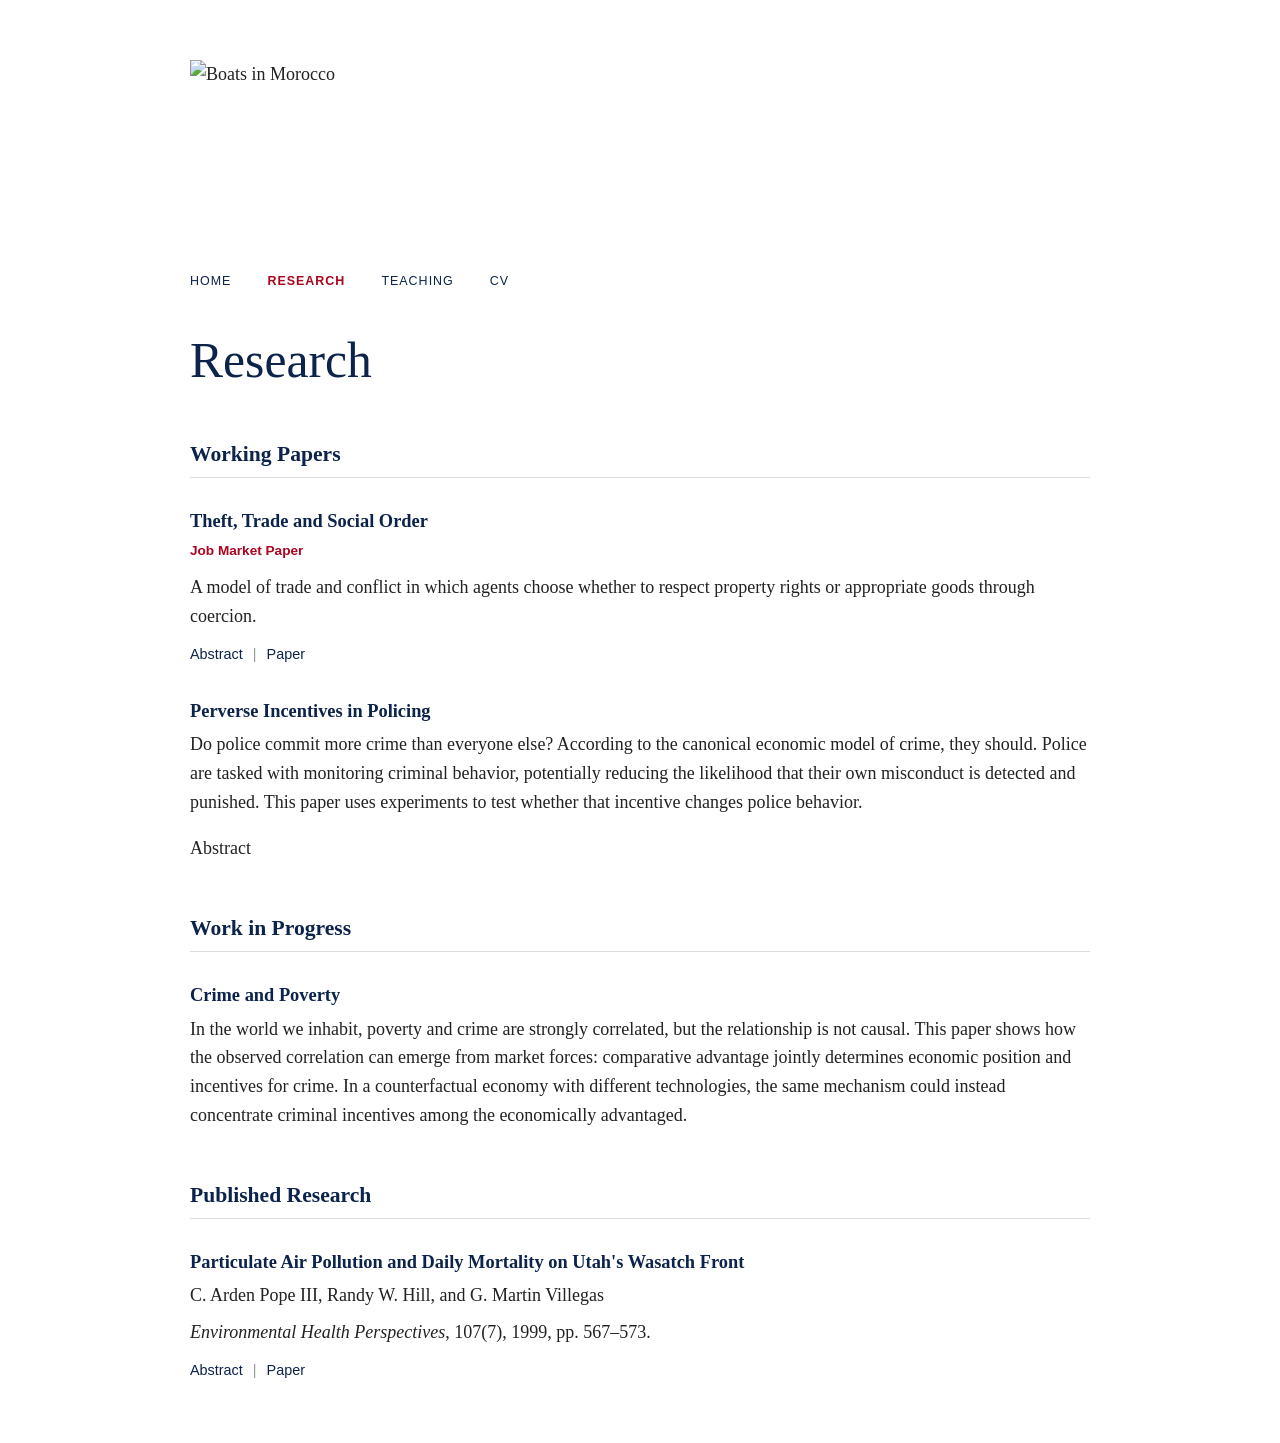
==== research.html @ 4c30276f "Update research.html" ====
<!DOCTYPE html>
<html>
<head>
  <meta charset="UTF-8">
  <meta name="viewport" content="width=device-width, initial-scale=1.0">
  <title>Research | Randy Hill</title>
  <!-- Google tag (gtag.js) -->
<script async src="https://www.googletagmanager.com/gtag/js?id=G-KZ2Q915B37"></script>
<script>
  window.dataLayer = window.dataLayer || [];
  function gtag(){dataLayer.push(arguments);}
  gtag('js', new Date());

  gtag('config', 'G-KZ2Q915B37');
</script>
  <link rel="stylesheet" href="style.css">
</head>

<body>

<div class="hero-image">
  <img src="boats_morocco.jpg"
       alt="Boats in Morocco"
       class="interior-photo">
</div>
  
  <nav class="site-nav">
    <a href="index.html">Home</a>
   <a href="research.html" class="active">Research</a>
    <a href="teaching.html">Teaching</a>
    <a href="cv.pdf">CV</a>
  </nav>

<main class="home">
  <h1>Research</h1>

  <h2>Working Papers</h2>

  <h3>Theft, Trade and Social Order</h3>

<p class="paper-status">Job Market Paper</p>

<p class="paper-description">
  A model of trade and conflict in which agents choose whether to respect
  property rights or appropriate goods through coercion.
</p>

<details class="abstract-details">
  <summary>
    <span class="summary-trigger">Abstract</span>
    <span class="divider">|</span>
    <a href="Theft_Trade_Social_Order.pdf" class="paper-pdf-link" target="_blank">Paper</a>
  </summary>
  <p>
    In the absence of institutions that protect property rights, what conditions allow trade to emerge among self-interested individuals capable of violence? This paper studies a production economy in which individuals can trade peacefully or appropriate goods through conflict. Because conflict, not autarky, is the outside option to trade, peaceful exchange must compete with an alternative that is not equally unattractive to everyone: theft rewards whoever prevails. Trade emerges only when the distribution of economic goods happens to match the distribution of coercive power, and decentralized economic activity provides no mechanism ensuring that alignment.
    <br><br>
    Organizing into groups could raise returns to specialization in production or coercion, but any division of a group's winnings is itself contested: a member participates only if the group offers more than what she could take by fighting alone. Because coercive power determines each player's claim on cooperative gains, every player has an incentive to expand her own power at the group's expense, undermining the organization specialization would otherwise reward.
    <br><br>
    A transfer schedule that compensates each player according to her coercive power can, in principle, make peaceful exchange as rewarding as theft. But the existence of such a schedule establishes only the feasibility, not the implementation, of peace: absent an institution to enforce it, each player has an incentive to alter her own coercive power to improve her post-transfer position, unraveling the transfer for the same reason organization unravels. Sustained peace, this paper argues, requires an enforcement mechanism independent of the coercive power it must restrain — a condition decentralized exchange among self-interested individuals cannot supply on its own.
  </p>
</details>


  <h3>Perverse Incentives in Policing</h3>

<p class="paper-description">
  Do police commit more crime than everyone else? According to the canonical economic model of crime, they should. Police are tasked with monitoring criminal behavior, potentially reducing the likelihood that their own misconduct is detected and punished. This paper uses experiments to test whether that incentive changes police behavior.
</p>

<p class="paper-links">
  <details>
    <summary>Abstract</summary>
    <p>
      Law enforcement and other members of a community that monitor compliance with laws and regulations in a society may face perverse incentives to commit the very crimes that they are supposed to investigate and punish. This paper proposes a series of experiments to test whether those incentives drive behavior among police in America. The experimental results allow us to identify whether police and other monitors require additional monitoring in excess of other members of the community
    </p>
  </details>
</p>

<h2>Work in Progress</h2>

<h3>Crime and Poverty</h3>

<p class="paper-description">
  In the world we inhabit, poverty and crime are strongly correlated, but the relationship is not causal. This paper shows how the observed correlation can emerge from market forces: comparative advantage jointly determines economic position and incentives for crime. In a counterfactual economy with different technologies, the same mechanism could instead concentrate criminal incentives among the economically advantaged.
</p>



 <h2>Published Research</h2>

<h3>Particulate Air Pollution and Daily Mortality on Utah's Wasatch Front</h3>

<p class="publication-authors">
  C. Arden Pope III, Randy W. Hill, and G. Martin Villegas
</p>

<p class="publication-citation">
  <em>Environmental Health Perspectives</em>, 107(7), 1999, pp. 567–573.
</p>
<details class="abstract-details">
  <summary>
    <span class="summary-trigger">Abstract</span>
    <span class="divider">|</span>
    <a href="https://pmc.ncbi.nlm.nih.gov/articles/PMC1566678/" class="paper-pdf-link" target="_blank">Paper</a>
  </summary>
  <p>
    <em>Reviews of daily time-series mortality studies from many cities throughout the world suggest that daily mortality counts are associated with short-term changes in particulate matter (PM) air pollution. One U.S. city, however, with conspicuously weak PM-mortality associations was Salt Lake City, Utah; however, relatively robust PM-mortality associations have been observed in a neighboring metropolitan area (Provo/Orem, Utah). The present study explored this apparent discrepancy by collecting, comparing, and analyzing mortality, pollution, and weather data for all three metropolitan areas on Utah's Wasatch Front region of the Wasatch Mountain Range (Ogden, Salt Lake City, and Provo/Orem) for approximately 10 years (1985-1995). Generalized additive Poisson regression models were used to estimate PM-mortality associations while controlling for seasonality, temperature, humidity, and barometric pressure. Salt Lake City experienced substantially more episodes of high PM that were dominated by windblown dust. When the data were screened to exclude obvious windblown dust episodes and when PM data from multiple monitors were used to construct an estimate of mean exposure for the area, comparable PM-mortality effects were estimated. After screening and by using constructed mean PM [less than/equal to] 10 microm in aerodynamic diameter (PM10) data, the estimated percent change in mortality associated with a 10-mg/m3 increase in PM10 (and 95% confidence intervals) for the three Wasatch Front metropolitan areas equaled approximately 1. 6% (0.3-2.9), 0.8% (0.3-1.3), and 1.0% (0.2-1.8) for the Ogden, Salt Lake City, and Provo/Orem areas, respectively. We conclude that stagnant air pollution episodes with higher concentrations of primary and secondary combustion-source particles were more associated with elevated mortality than windblown dust episodes with relatively higher concentrations of coarse crustal-derived particles.</em>
  </p>
</details>
  
</main>
</body>
</html>
---- style.css ----
/* =========================================================
   Randy Hill — Academic Website
   ========================================================= */


/* ---------- Site foundation ---------- */
html {
  overflow-y: scroll;
}

body {
  max-width: 900px;
  margin: 60px auto;
  padding: 0 30px;

  font-family: Georgia, "Times New Roman", serif;
  font-size: 18px;
  line-height: 1.6;

  color: #222;
  background: #fff;
}

p {
  margin-top: 0;
}


/* ---------- Navigation ---------- */

.site-nav {
  display: flex;
  gap: 36px;

  margin: 0 0 2.5rem 0;
  padding: 0.75rem 0 0 0;

  font-family: Arial, Helvetica, sans-serif;
  font-size: 0.78rem;
  letter-spacing: 0.08em;
  text-transform: uppercase;
}

.site-nav a {
  color: #0C234B;
  text-decoration: none;
}

.site-nav a:hover,
.site-nav a:focus {
  color: #AB0520;
}

.site-nav a.active {
  color: #AB0520;
  font-weight: bold;
}


/* ---------- Homepage ---------- */

.hero-image {
  width: 100%;
  overflow: hidden;
}

.home-photo,
.interior-photo {
  display: block;
  width: 100%;
  height: 200px;
  object-fit: cover;
}

.home-photo {
  object-position: center 50%;
}

.interior-photo {
  object-position: center 60%;
}

.home {
  max-width: 900px;
}

.intro-text {
  max-width: 690px;
}

.intro-text h1 {
  margin: 0 0 0.7rem 0;

  font-weight: normal;
  line-height: 1.1;
}

.affiliation {
  margin: 0 0 1.5rem 0;

  font-size: 1rem;
  line-height: 1.5;
}

.fields { 
  margin: 0 0 0.35rem 0; 
  color: #0C234B; 
  font-size: 1rem; 
  line-height: 1.5; 
  letter-spacing: 0.02em; 
} 
 
.research-interests { 
  margin: 0 0 1.25rem 0;
  font-size: 0.95rem; 
}

.research-intro {
  max-width: 620px;
  margin: 0;
  padding-left: 1rem;

  border-left: 3px solid #AB0520;

  font-size: 1.15rem;
  line-height: 1.7;
}



/* ---------- Site-wide typography ---------- */

h1,
h2,
h3 {
  font-family: Georgia, "Times New Roman", serif;
  color: #0C234B;
}

h1 {
  margin-top: 0;
  margin-bottom: 1.5rem;

  font-size: 3.1rem;
  font-weight: normal;
  line-height: 1.15;
}

h2 {
  margin-top: 3rem;
  margin-bottom: 1.2rem;
  padding-bottom: 0.35rem;

  font-size: 1.35rem;
  border-bottom: 1px solid #ddd;
}

h3 {
  margin-top: 1.8rem;
  margin-bottom: 0.25rem;

  font-size: 1.15rem;
}


/* ---------- Research and publication content ---------- */

.paper-status {
  margin-bottom: 0.7rem;

  color: #AB0520;
  font-family: Arial, Helvetica, sans-serif;
  font-size: 0.85rem;
  font-weight: bold;
}

.paper-description,
.publication-authors,
.publication-citation {
  margin-bottom: 0.5rem;
}

details {
  margin-top: 0.5rem;
}

/* ---------- Research and publication content ---------- */

.paper-status {
  margin-bottom: 0.7rem;

  color: #AB0520;
  font-family: Arial, Helvetica, sans-serif;
  font-size: 0.85rem;
  font-weight: bold;
}

.paper-description,
.publication-authors,
.publication-citation {
  margin-bottom: 0.5rem;
}

.abstract-details {
  margin-top: 0.5rem;
  margin-bottom: 1.5rem;
}

/* Turns the summary into a inline alignment row */
.abstract-details summary {
  display: inline-flex;
  align-items: center;

  font-family: Arial, Helvetica, sans-serif;
  font-size: 0.9rem;
  cursor: default; /* Keeps the pointer clean across the row block */
}

/* Custom list-style arrow configuration (removes default behavior issues) */
.abstract-details summary::-webkit-details-marker {
  color: #0C234B;
  margin-right: 4px;
  cursor: pointer;
}
.abstract-details summary {
  list-style-type: disclosure-closed;
}
.abstract-details[open] summary {
  list-style-type: disclosure-open;
}

/* Independent hover configurations for the Abstract label */
.abstract-details summary .summary-trigger {
  color: #0C234B;
  cursor: pointer;
}

.abstract-details summary .summary-trigger:hover {
  color: #AB0520;
}

/* Structural grey layout divider pipe symbol styling */
.abstract-details summary .divider {
  color: #999;
  margin: 0 10px;
  user-select: none;
}

/* Independent PDF Link element typography styling - matches your main nav rules */
.abstract-details summary .paper-pdf-link {
  color: #0C234B;
  text-decoration: none;
  cursor: pointer;
}

/* Applies your precise academic crimson brand accent color on link hovering */
.abstract-details summary .paper-pdf-link:hover,
.abstract-details summary .paper-pdf-link:focus {
  color: #AB0520;
}

/* Cleans up internal indent paragraph layout readability under open drawers */
.abstract-details p {
  margin-top: 0.6rem;
  font-size: 0.95rem;
  color: #333;
}

/* Hard reset to strip out the browser's native disclosure arrows everywhere */
.abstract-details summary::-webkit-details-marker,
summary::-webkit-details-marker {
  display: none !important;
}

.abstract-details summary,
summary {
  list-style: none !important;
  list-style-type: none !important;
}

/* ---------- Teaching content ---------- */

.course-meta {
  margin-top: 0;
  margin-bottom: 0.4rem;

  color: #555;
  font-size: 0.95rem;
}

.teaching-role {
  color: #AB0520;
  font-family: Arial, Helvetica, sans-serif;
  font-size: 0.9rem;
  font-weight: bold;
}

.course-links {
  margin-top: 0.4rem;
  margin-bottom: 1.5rem;

  font-family: Arial, Helvetica, sans-serif;
  font-size: 0.85rem;
}

.course-links a {
  color: #0C234B;
  text-decoration: none;
}

.course-links a:hover,
.course-links a:focus {
  color: #AB0520;
}

.ta-course {
  margin: 0 0 0.55rem 0;
  line-height: 1.5;
}

/* ---------- Mobile layout ---------- */

@media (max-width: 700px) {

  body {
    margin: 30px auto;
    padding: 0 22px;
  }

  .home-photo,
.interior-photo {
  height: 170px;
}

  .site-nav {
    gap: 18px;
    margin-bottom: 2.5rem;
    font-size: 0.7rem;
  }

  h1 {
  font-size: 2.5rem;
}
}
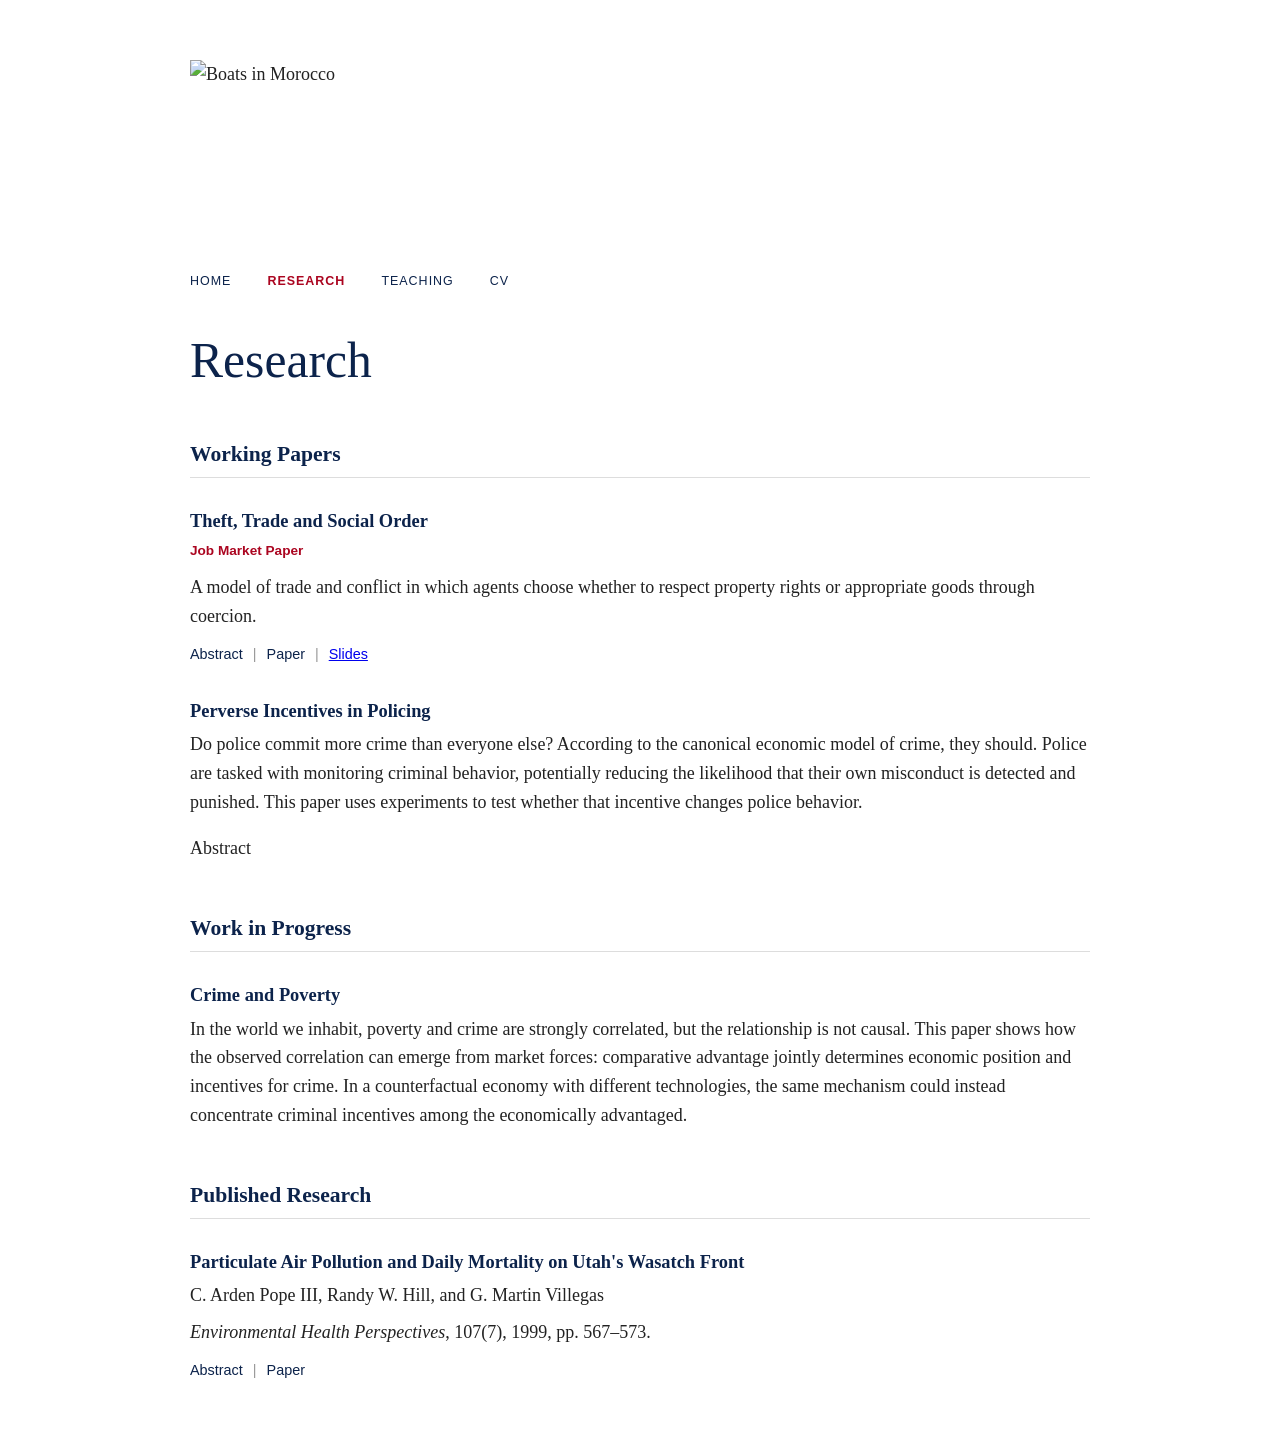
==== commit 901eba46: "Update research.html" ====
--- a/research.html
+++ b/research.html
@@ -45,19 +45,40 @@
   property rights or appropriate goods through coercion.
 </p>
 
-<details class="abstract-details">
-  <summary>
-    <span class="summary-trigger">Abstract</span>
-    <span class="divider">|</span>
-    <a href="Theft_Trade_Social_Order.pdf" class="paper-pdf-link" target="_blank">Paper</a>
-  </summary>
+<details class="abstract-details" data-paper="Theft, Trade and Social Order">
+<summary>
+  <span class="summary-trigger">Abstract</span>
+  <span class="divider">|</span>
+  <a href="Theft_Trade_Social_Order.pdf"
+     class="paper-pdf-link"
+     target="_blank">Paper</a>
+  <span class="divider">|</span>
+  <a href="Theft_Trade_Slides.pdf"
+     class="slides-pdf-link"
+     target="_blank">Slides</a>
+</summary>
+   <p>
+  What happens in a world without institutions that protect property rights?
+  Hobbes predicted a war of all against all in which the incentive to produce
+  withers. I model a production economy without external protection of property
+  as a class of games in which individuals can trade or seize others’ output
+  by force. Familiar behaviors that govern a market emerge, even when the
+  market is absent. In every subgame perfect equilibrium, individuals allocate
+  productive labor as if jointly optimizing, equalize the return to labor
+  across all goods, and gain nothing from isolation. The threat of theft extends
+  the law of one price beyond markets: an implicit price of power is common
+  to markets, conflicts, and isolated players.
+  </p>
+
   <p>
-    In the absence of institutions that protect property rights, what conditions allow trade to emerge among self-interested individuals capable of violence? This paper studies a production economy in which individuals can trade peacefully or appropriate goods through conflict. Because conflict, not autarky, is the outside option to trade, peaceful exchange must compete with an alternative that is not equally unattractive to everyone: theft rewards whoever prevails. Trade emerges only when the distribution of economic goods happens to match the distribution of coercive power, and decentralized economic activity provides no mechanism ensuring that alignment.
-    <br><br>
-    Organizing into groups could raise returns to specialization in production or coercion, but any division of a group's winnings is itself contested: a member participates only if the group offers more than what she could take by fighting alone. Because coercive power determines each player's claim on cooperative gains, every player has an incentive to expand her own power at the group's expense, undermining the organization specialization would otherwise reward.
-    <br><br>
-    A transfer schedule that compensates each player according to her coercive power can, in principle, make peaceful exchange as rewarding as theft. But the existence of such a schedule establishes only the feasibility, not the implementation, of peace: absent an institution to enforce it, each player has an incentive to alter her own coercive power to improve her post-transfer position, unraveling the transfer for the same reason organization unravels. Sustained peace, this paper argues, requires an enforcement mechanism independent of the coercive power it must restrain — a condition decentralized exchange among self-interested individuals cannot supply on its own.
-  </p>
+  What does not survive is the market’s distribution of payoffs. In every
+  equilibrium, each player’s share of aggregate utility equals her power,
+  her share of the economy’s security, exactly as in universal conflict.
+  Trade occurs only when market shares happen to coincide with power.
+  Even under peaceful trade, every player arms as if she expected to fight.
+  Disarmament and coordination within coalitions could make everyone better
+  off, but some player can always do better still through force.
+  </p> 
 </details>
 
 
@@ -68,7 +89,7 @@
 </p>
 
 <p class="paper-links">
-  <details>
+  <details data-paper="Perverse Incentives in Policing">
     <summary>Abstract</summary>
     <p>
       Law enforcement and other members of a community that monitor compliance with laws and regulations in a society may face perverse incentives to commit the very crimes that they are supposed to investigate and punish. This paper proposes a series of experiments to test whether those incentives drive behavior among police in America. The experimental results allow us to identify whether police and other monitors require additional monitoring in excess of other members of the community
@@ -97,7 +118,7 @@
 <p class="publication-citation">
   <em>Environmental Health Perspectives</em>, 107(7), 1999, pp. 567–573.
 </p>
-<details class="abstract-details">
+<details class="abstract-details" data-paper="Particulate Air Pollution and Daily Mortality">
   <summary>
     <span class="summary-trigger">Abstract</span>
     <span class="divider">|</span>
@@ -109,5 +130,37 @@
 </details>
   
 </main>
+
+
+<script>
+  // Track abstract openings
+  document.querySelectorAll('details[data-paper]').forEach(function(details) {
+    details.addEventListener('toggle', function() {
+      if (details.open && typeof gtag === 'function') {
+        gtag('event', 'abstract_open', {
+          paper_title: details.dataset.paper
+        });
+      }
+    });
+  });
+
+  // Track slides clicks
+  document.querySelectorAll('.slides-pdf-link').forEach(function(link) {
+    link.addEventListener('click', function() {
+      if (typeof gtag === 'function') {
+        gtag('event', 'slides_open', {
+          paper_title: this.closest('[data-paper]').dataset.paper
+        });
+      }
+    });
+  });
+
+  // Prevent Paper and Slides clicks from opening the abstract
+  document.querySelectorAll('.abstract-details summary a').forEach(function(link) {
+    link.addEventListener('click', function(event) {
+      event.stopPropagation();
+    });
+  });
+</script>
 </body>
 </html>
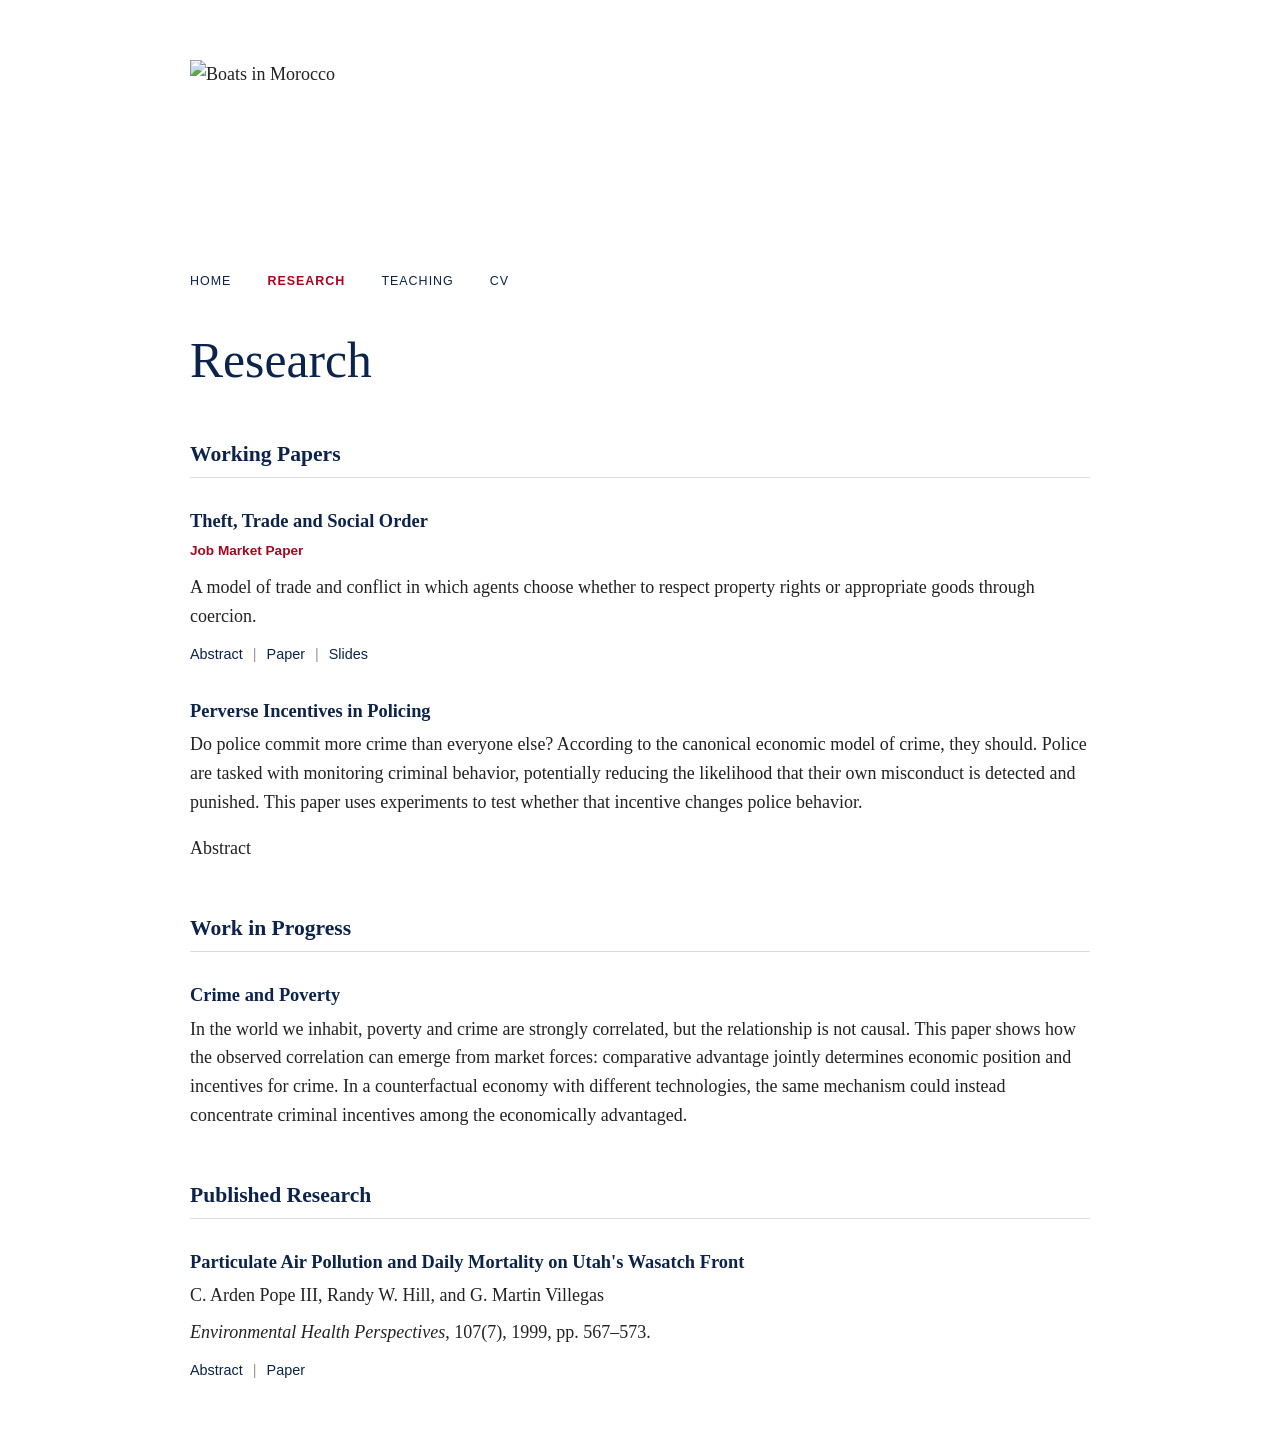
==== commit 64735239: "Update research.html" ====
--- a/research.html
+++ b/research.html
@@ -54,8 +54,8 @@
      target="_blank">Paper</a>
   <span class="divider">|</span>
   <a href="Theft_Trade_Slides.pdf"
-     class="slides-pdf-link"
-     target="_blank">Slides</a>
+   class="paper-pdf-link slides-pdf-link"
+   target="_blank">Slides</a>
 </summary>
    <p>
   What happens in a world without institutions that protect property rights?
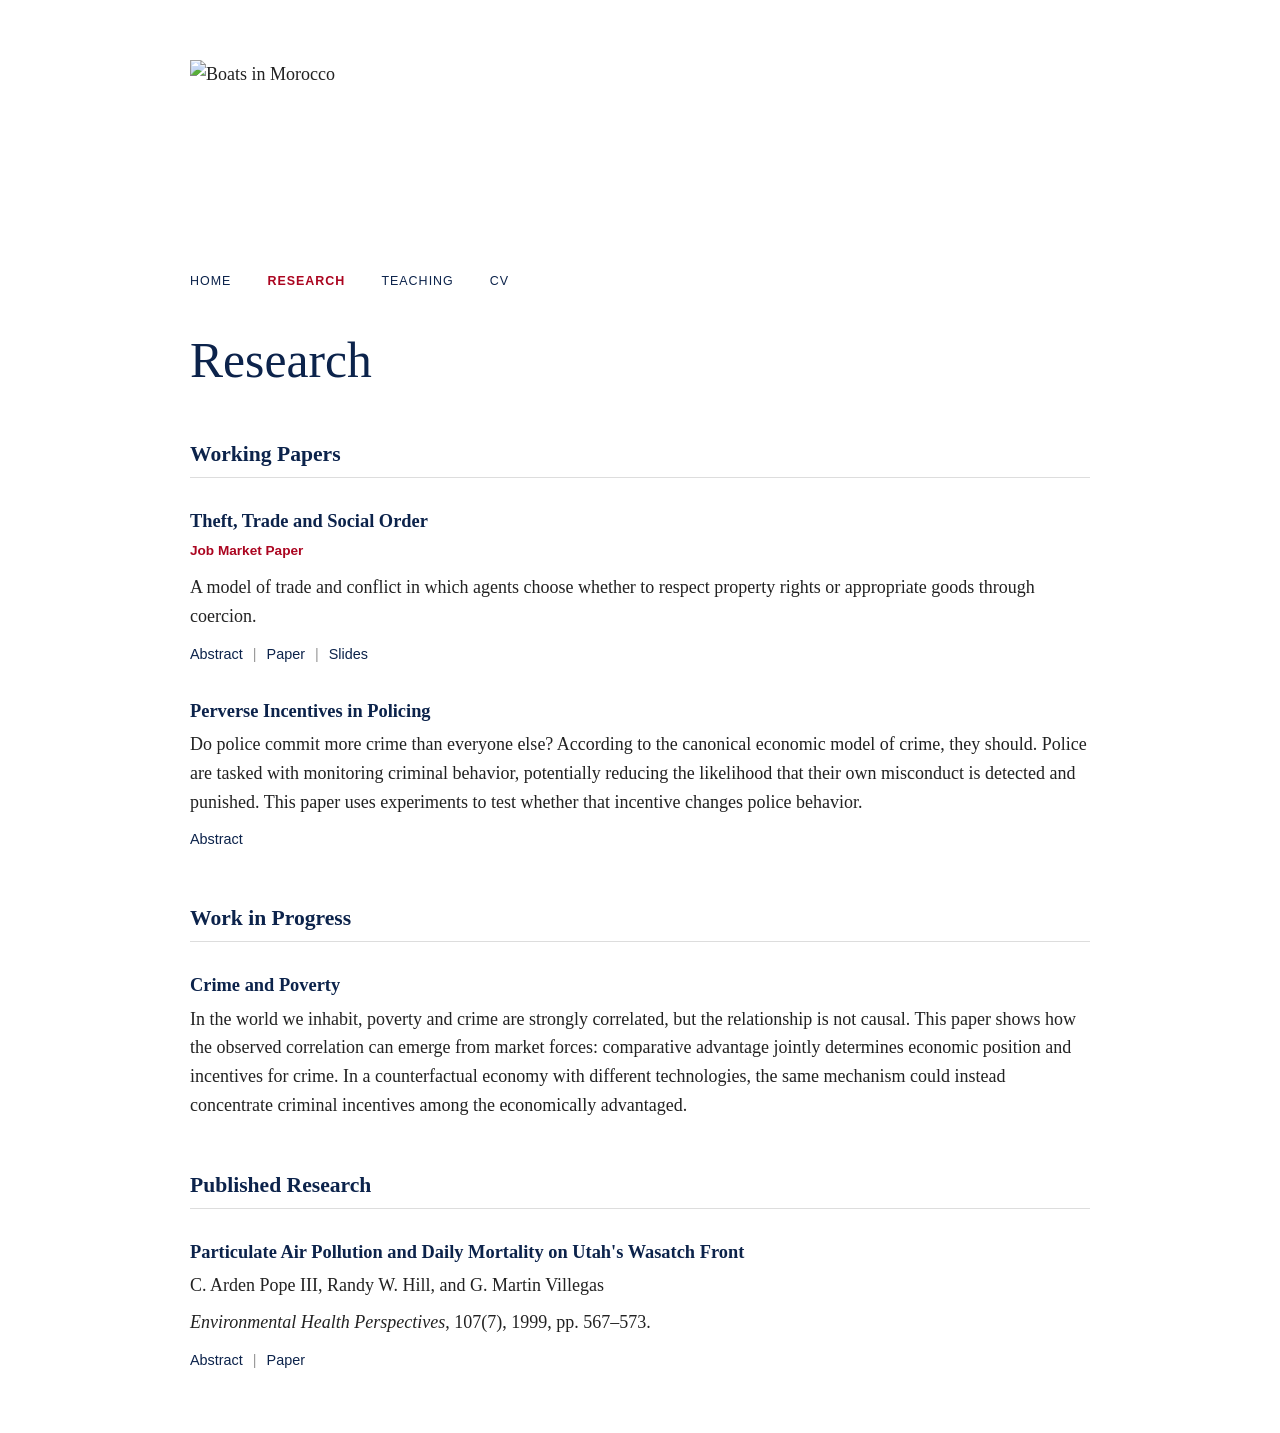
==== commit 1c02027c: "Update research.html" ====
--- a/research.html
+++ b/research.html
@@ -88,14 +88,26 @@
   Do police commit more crime than everyone else? According to the canonical economic model of crime, they should. Police are tasked with monitoring criminal behavior, potentially reducing the likelihood that their own misconduct is detected and punished. This paper uses experiments to test whether that incentive changes police behavior.
 </p>
 
-<p class="paper-links">
-  <details data-paper="Perverse Incentives in Policing">
-    <summary>Abstract</summary>
-    <p>
-      Law enforcement and other members of a community that monitor compliance with laws and regulations in a society may face perverse incentives to commit the very crimes that they are supposed to investigate and punish. This paper proposes a series of experiments to test whether those incentives drive behavior among police in America. The experimental results allow us to identify whether police and other monitors require additional monitoring in excess of other members of the community
-    </p>
-  </details>
-</p>
+
+<details class="abstract-details"
+         data-paper="Perverse Incentives in Policing">
+  <summary>
+    <span class="summary-trigger">Abstract</span>
+  </summary>
+  <p>
+    Law enforcement and other members of a community
+    that monitor compliance with laws and regulations
+    in a society may face perverse incentives to commit
+    the very crimes that they are supposed to investigate
+    and punish. This paper proposes a series of
+    experiments to test whether those incentives drive
+    behavior among police in America. The experimental
+    results allow us to identify whether police and
+    other monitors require additional monitoring in
+    excess of other members of the community.
+  </p>
+</details>
+
 
 <h2>Work in Progress</h2>
 
